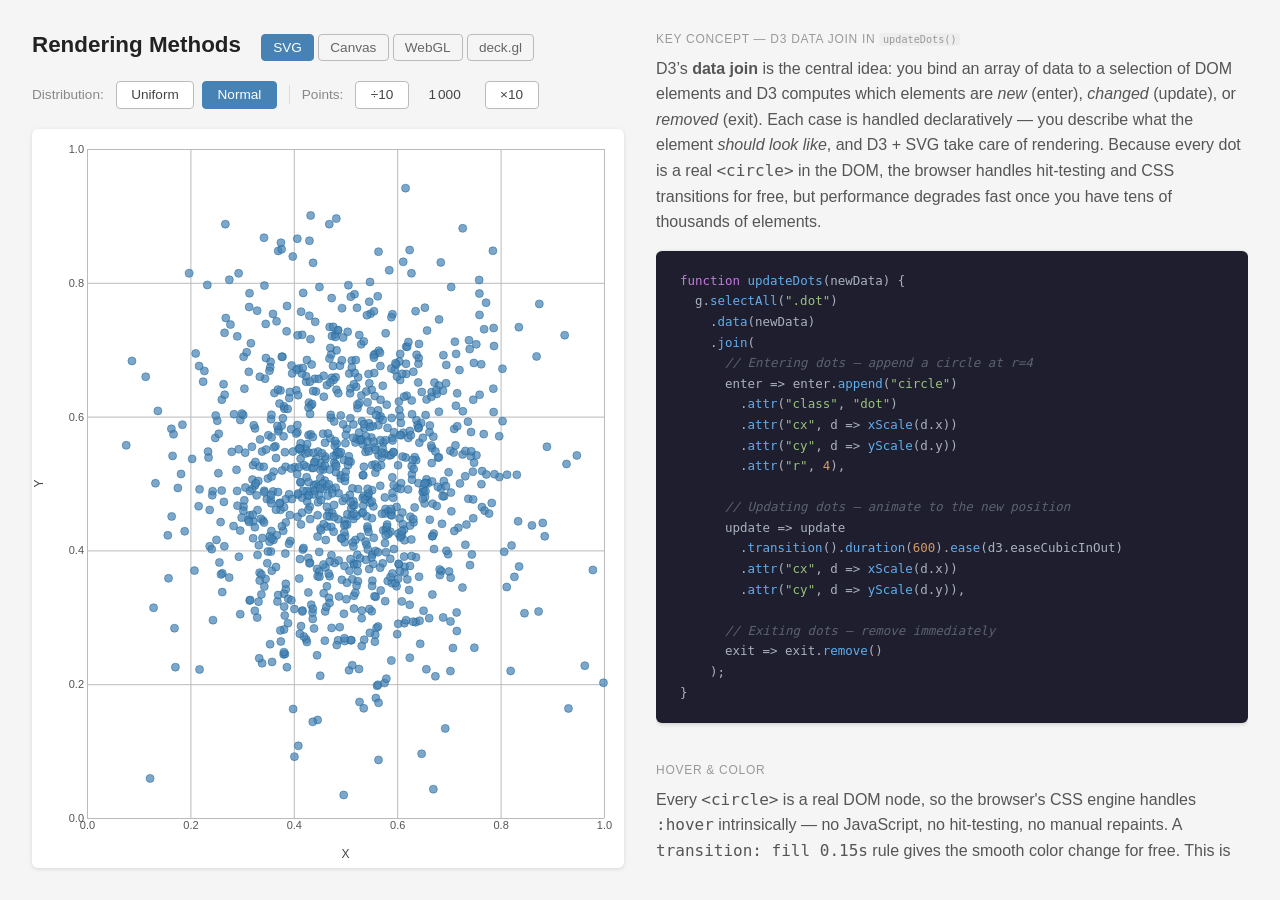
==== index.html @ a480b5e2 "Copy and styling improvements" ====
<!DOCTYPE html>
<html lang="en">
<head>
  <meta charset="UTF-8" />
  <meta name="viewport" content="width=device-width, initial-scale=1.0" />
  <title>Rendering Methods Comparison</title>
  <script src="lib/d3.v7.min.js"></script>
  <link rel="stylesheet" href="lib/atom-one-dark.min.css">
  <script src="lib/highlight.min.js"></script>
  <link rel="stylesheet" href="shared.css">
  <style>
    #scatterplot {
      display: block;
      width: 100%;
      height: 100%;
    }

    .axis text {
      font-size: 11px;
      fill: #555;
    }

    .axis line,
    .axis path {
      stroke: #bbb;
    }

    .axis-label {
      font-size: 12px;
      fill: #444;
    }

    .dot {
      fill: steelblue;
      fill-opacity: 0.7;
      stroke: #1a6496;
      stroke-width: 0.5;
      cursor: default;
      transition: fill 0.15s;
    }

    .dot:hover {
      fill: hotpink;
    }
  </style>
</head>
<body>

  <div class="page-layout">
  <div class="left-col">

  <header class="page-header">
    <h1>Rendering Methods</h1>
    <nav class="page-nav">
      <a href="index.html" class="current">SVG</a>
      <a href="canvas.html">Canvas</a>
      <a href="webgl.html">WebGL</a>
      <a href="deckgl.html">deck.gl</a>
    </nav>
  </header>

  <div class="controls">
    <span>Distribution:</span>
    <button class="btn"        id="btn-uniform">Uniform</button>
    <button class="btn active" id="btn-normal" >Normal</button>
    <div class="controls-sep"></div>
    <span>Points:</span>
    <button class="btn" id="btn-div10">&divide;10</button>
    <span id="n-display" style="font-size:0.85rem;color:#444;min-width:3.5rem;text-align:center;">1 000</span>
    <button class="btn" id="btn-mul10">&times;10</button>
  </div>

  <div class="chart-container">
    <svg id="scatterplot"></svg>
  </div>

  </div><!-- /.left-col -->
  <div class="right-col">

  <div class="code-panel">
    <p class="code-panel-label">Key concept &mdash; D3 data join in <code>updateDots()</code></p>
    <p class="code-panel-explainer">
      D3’s <strong>data join</strong> is the central idea: you bind an array of data to a selection of DOM
      elements and D3 computes which elements are <em>new</em> (enter), <em>changed</em> (update), or
      <em>removed</em> (exit). Each case is handled declaratively &mdash; you describe what the element
      <em>should look like</em>, and D3 + SVG take care of rendering. Because every dot is a real
      <code>&lt;circle&gt;</code> in the DOM, the browser handles hit-testing and CSS transitions for free,
      but performance degrades fast once you have tens of thousands of elements.
    </p>
    <pre><code class="language-javascript">function updateDots(newData) {
  g.selectAll(".dot")
    .data(newData)
    .join(
      // Entering dots — append a circle at r=4
      enter => enter.append("circle")
        .attr("class", "dot")
        .attr("cx", d => xScale(d.x))
        .attr("cy", d => yScale(d.y))
        .attr("r", 4),

      // Updating dots — animate to the new position
      update => update
        .transition().duration(600).ease(d3.easeCubicInOut)
        .attr("cx", d => xScale(d.x))
        .attr("cy", d => yScale(d.y)),

      // Exiting dots — remove immediately
      exit => exit.remove()
    );
}</code></pre>
  </div>

  <div class="code-panel">
    <p class="code-panel-label">Hover &amp; color</p>
    <p class="code-panel-explainer">
      Every <code>&lt;circle&gt;</code> is a real DOM node, so the browser's CSS engine handles
      <code>:hover</code> intrinsically &mdash; no JavaScript, no hit-testing, no manual repaints.
      A <code>transition: fill 0.15s</code> rule gives the smooth color change for free. This is
      one of SVG's biggest ergonomic advantages over canvas-based renderers.
    </p>
    <pre><code class="language-css">/* SVG circles are DOM nodes — CSS :hover works out of the box */
.dot {
  fill: steelblue;
  transition: fill 0.15s;
}

.dot:hover {
  fill: hotpink;
}</code></pre>
  </div>

  </div><!-- /.right-col -->
  </div><!-- /.page-layout -->

  <script src="data.js"></script>
  <script src="controls.js"></script>
  <script>
    // ── Chart skeleton (created once) ─────────────────────────────────────────
    const margin = { top: 20, right: 20, bottom: 50, left: 55 };

    const svg    = d3.select("#scatterplot");
    const g      = svg.append("g");
    const xScale = d3.scaleLinear().domain([0, 1]);
    const yScale = d3.scaleLinear().domain([0, 1]);

    // Axis groups + labels – created once, repositioned in resizeChart()
    const xAxisG   = g.append("g").attr("class", "axis x-axis");
    const xLabelEl = g.append("text").attr("class", "axis-label")
                       .attr("text-anchor", "middle").text("X");
    const yAxisG   = g.append("g").attr("class", "axis y-axis");
    const yLabelEl = g.append("text").attr("class", "axis-label")
                       .attr("transform", "rotate(-90)").attr("text-anchor", "middle").text("Y");

    // ── Resize ────────────────────────────────────────────────────────────────
    let chartW = 0, chartH = 0;

    function resizeChart() {
      const svgEl = document.getElementById("scatterplot");
      chartW = svgEl.clientWidth  - margin.left - margin.right;
      chartH = svgEl.clientHeight - margin.top  - margin.bottom;

      g.attr("transform", `translate(${margin.left},${margin.top})`);
      xScale.range([0, chartW]);
      yScale.range([chartH, 0]);

      xAxisG
        .attr("transform", `translate(0,${chartH})`)
        .call(d3.axisBottom(xScale).ticks(6).tickSize(-chartH))
        .call(ax => ax.select(".domain").remove())
        .call(ax => ax.selectAll(".tick line").attr("stroke", "#e8e8e8"));
      xLabelEl.attr("x", chartW / 2).attr("y", chartH + 40);

      yAxisG
        .call(d3.axisLeft(yScale).ticks(6).tickSize(-chartW))
        .call(ax => ax.select(".domain").remove())
        .call(ax => ax.selectAll(".tick line").attr("stroke", "#e8e8e8"));
      yLabelEl.attr("x", -chartH / 2).attr("y", -44);

      // Snap existing dots to new positions (no animation on resize)
      g.selectAll(".dot")
        .attr("cx", d => xScale(d.x))
        .attr("cy", d => yScale(d.y));
    }

    resizeChart();
    updateDots(generateNormal(1000));

    let resizeTimer;
    window.addEventListener("resize", () => {
      clearTimeout(resizeTimer);
      resizeTimer = setTimeout(resizeChart, 40);
    });

    // ── Update ────────────────────────────────────────────────────────────────
    function updateDots(newData) {
      g.selectAll(".dot")
        .data(newData)
        .join(
          enter => enter.append("circle")
            .attr("class", "dot")
            .attr("cx", d => xScale(d.x))
            .attr("cy", d => yScale(d.y))
            .attr("r", 4),
          update => update
            .transition().duration(600).ease(d3.easeCubicInOut)
            .attr("cx", d => xScale(d.x))
            .attr("cy", d => yScale(d.y)),
          exit => exit.remove()
        );
    }

    initControls({ onRender: updateDots });
    hljs.highlightAll();
  </script>
</body>
</html>
---- lib/atom-one-dark.min.css ----
pre code.hljs{display:block;overflow-x:auto;padding:1em}code.hljs{padding:3px 5px}.hljs{color:#abb2bf;background:#282c34}.hljs-comment,.hljs-quote{color:#5c6370;font-style:italic}.hljs-doctag,.hljs-formula,.hljs-keyword{color:#c678dd}.hljs-deletion,.hljs-name,.hljs-section,.hljs-selector-tag,.hljs-subst{color:#e06c75}.hljs-literal{color:#56b6c2}.hljs-addition,.hljs-attribute,.hljs-meta .hljs-string,.hljs-regexp,.hljs-string{color:#98c379}.hljs-attr,.hljs-number,.hljs-selector-attr,.hljs-selector-class,.hljs-selector-pseudo,.hljs-template-variable,.hljs-type,.hljs-variable{color:#d19a66}.hljs-bullet,.hljs-link,.hljs-meta,.hljs-selector-id,.hljs-symbol,.hljs-title{color:#61aeee}.hljs-built_in,.hljs-class .hljs-title,.hljs-title.class_{color:#e6c07b}.hljs-emphasis{font-style:italic}.hljs-strong{font-weight:700}.hljs-link{text-decoration:underline}
---- shared.css ----
/* ============================================================
   Shared styles for all rendering-method comparison pages.
   Page-specific rules (chart elements, canvas layers, etc.)
   live in each page's own inline <style> block.
   ============================================================ */

* {
  box-sizing: border-box;
  margin: 0;
  padding: 0;
}

body {
  font-family: sans-serif;
  background: #f5f5f5;
  padding: 2rem;
  min-height: 100vh;
  display: flex;
  flex-direction: column;
}

.page-header {
  display: flex;
  align-items: baseline;
  flex-wrap: wrap;
  gap: 0 1.25rem;
  margin-bottom: 1.25rem;
}

h1 {
  margin-bottom: 0;
  font-size: 1.4rem;
  color: #222;
  white-space: nowrap;
}

.page-nav {
  display: flex;
  gap: 0.25rem;
  flex-wrap: wrap;
}

.page-nav a {
  padding: 0.3rem 0.7rem;
  font-size: 0.85rem;
  border: 1.5px solid #bbb;
  border-radius: 4px;
  color: #666;
  text-decoration: none;
  transition: color 0.15s, border-color 0.15s, background 0.15s;
}

.page-nav a:hover {
  border-color: steelblue;
  color: steelblue;
}

.page-nav a.current {
  background: steelblue;
  border-color: steelblue;
  color: #fff;
  cursor: default;
  pointer-events: none;
}


.chart-container {
  background: #fff;
  height: 55vh;
  border-radius: 6px;
  box-shadow: 0 1px 4px rgba(0, 0, 0, 0.12);
  /* needed by pages whose chart layers are absolutely positioned */
  position: relative;
}

.controls {
  display: flex;
  gap: 0.5rem;
  margin-bottom: 1.25rem;
  align-items: center;
}

.controls span {
  font-size: 0.85rem;
  color: #888;
  margin-right: 0.25rem;
}

.btn {
  padding: 0.35rem 0.9rem;
  font-size: 0.85rem;
  border: 1.5px solid #bbb;
  border-radius: 4px;
  background: #fff;
  color: #444;
  cursor: pointer;
  transition: background 0.15s, border-color 0.15s, color 0.15s;
}

.btn:hover {
  border-color: steelblue;
  color: steelblue;
}

.btn.active {
  background: steelblue;
  border-color: steelblue;
  color: #fff;
}

.btn:disabled {
  opacity: 0.35;
  cursor: not-allowed;
  pointer-events: none;
}

.controls-sep {
  width: 1px;
  height: 1.2rem;
  background: #ddd;
  margin: 0 0.25rem;
}

/* ---- Two-column layout on wide viewports -------------------------------- */

/* On narrow screens these are "transparent" — children flow as if the
   wrappers don't exist and the existing stacked layout is unchanged. */
.page-layout,
.left-col,
.right-col {
  display: contents;
}

@media (min-width: 1025px) {
  body {
    height: 100vh;
    overflow: hidden;
  }

  .page-layout {
    display: flex;
    flex: 1;
    min-height: 0;
    gap: 2rem;
  }

  .left-col {
    display: flex;
    flex-direction: column;
    flex: 1;
    min-height: 0;
  }

  /* chart fills remaining height of left column */
  .left-col .chart-container {
    flex: 1;
    height: auto;
  }

  .right-col {
    display: flex;
    flex-direction: column;
    flex: 1;
    min-height: 0;
    overflow-y: auto;
  }

  .right-col .code-panel {
    margin-top: 0;
  }
}

.code-panel {
  margin-top: 1.5rem;
  padding-bottom: 2.5rem;
}

.code-panel-explainer {
  font-size: 1rem;
  line-height: 1.6;
  color: #555;
  margin-bottom: 1rem;
  max-width: 68ch;
}

.code-panel-label {
  font-size: 0.75rem;
  color: #999;
  text-transform: uppercase;
  letter-spacing: 0.06em;
  margin-bottom: 0.6rem;
}

.code-panel-label code {
  font-size: 0.85em;
  text-transform: none;
  letter-spacing: 0;
  background: #eee;
  border-radius: 3px;
  padding: 0.1em 0.35em;
}

.code-panel pre {
  background: #1e1e2e;
  color: #cdd6f4;
  border-radius: 6px;
  padding: 1.25rem 1.5rem;
  font-size: 0.78rem;
  line-height: 1.65;
  overflow-x: auto;
  white-space: pre;
  font-family: 'Menlo', 'Monaco', 'Consolas', monospace;
  box-shadow: 0 1px 4px rgba(0,0,0,0.18);
}

/* let hljs tokens show through without adding a second background box */
.code-panel .hljs {
  background: transparent;
  padding: 0;
}
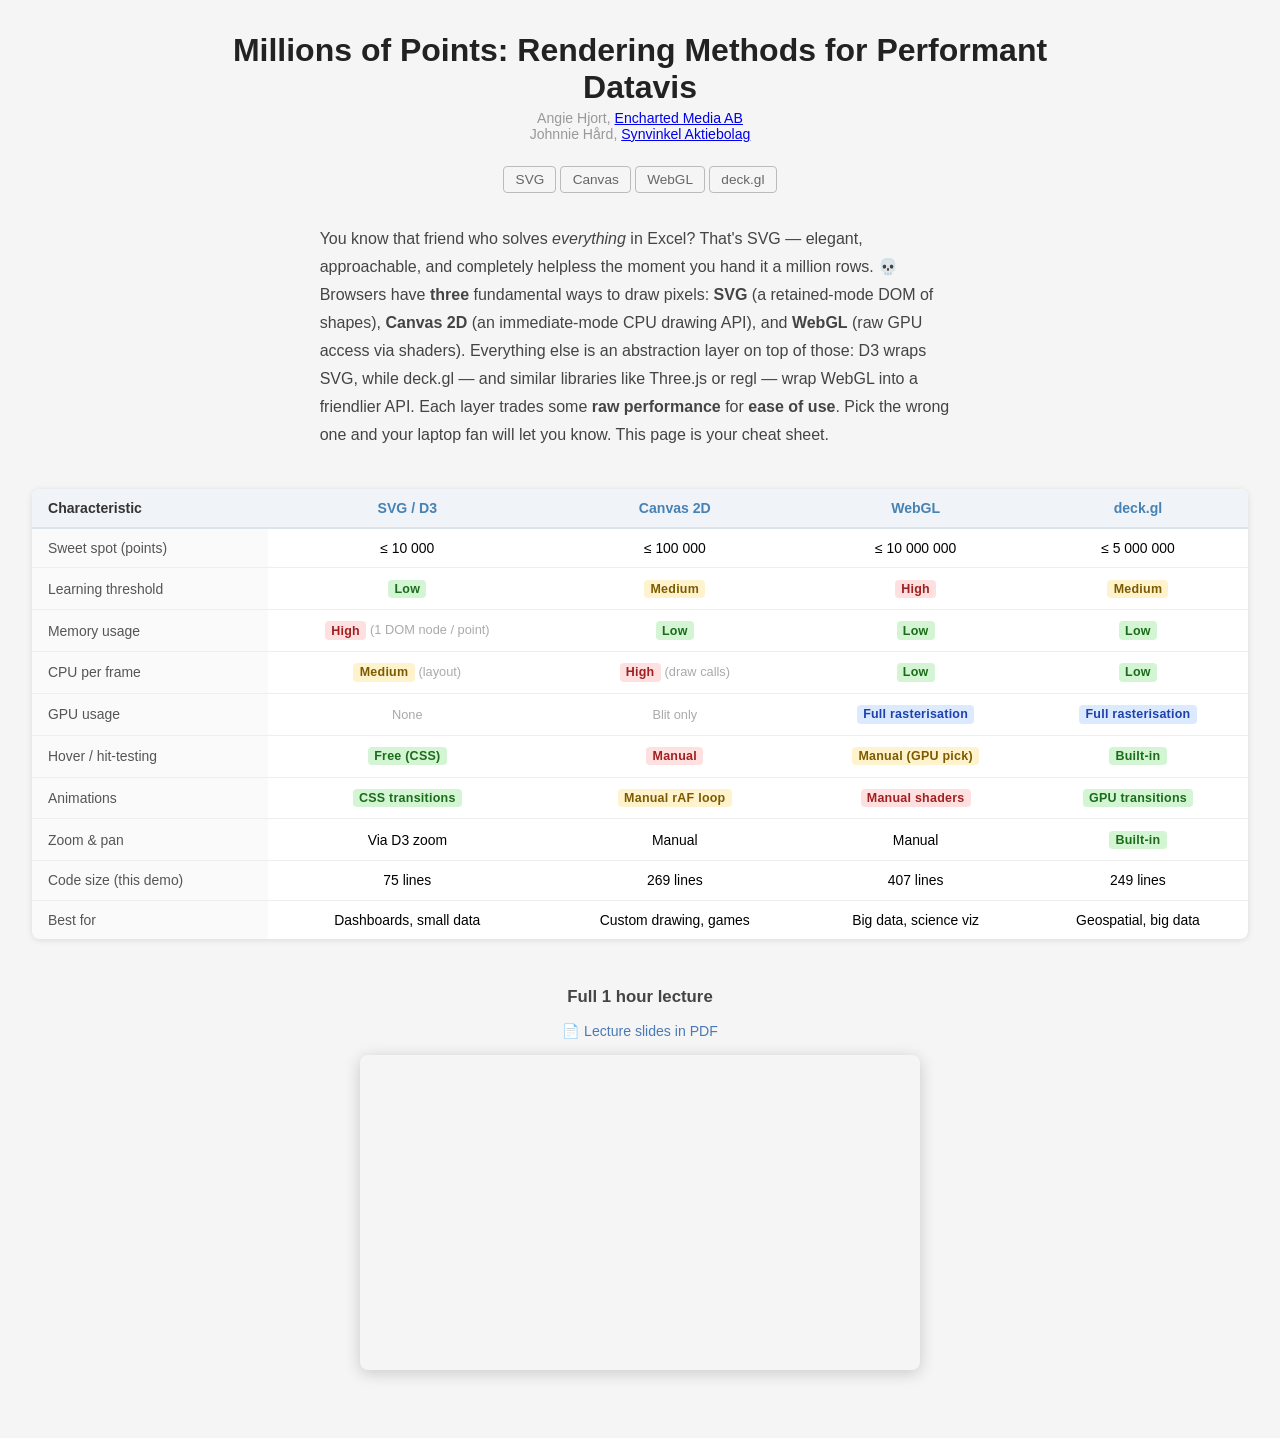
==== commit b6cdcb09: "UI overhaul: overview page, responsive design, nav and structure refactor - Add index.html overview " ====
--- a/index.html
+++ b/index.html
@@ -3,214 +3,305 @@
 <head>
   <meta charset="UTF-8" />
   <meta name="viewport" content="width=device-width, initial-scale=1.0" />
-  <title>Rendering Methods Comparison</title>
-  <script src="lib/d3.v7.min.js"></script>
-  <link rel="stylesheet" href="lib/atom-one-dark.min.css">
-  <script src="lib/highlight.min.js"></script>
-  <link rel="stylesheet" href="shared.css">
+  <title>Millions of Points: Rendering Methods for Performant Datavis</title>
+
+  <!-- SEO -->
+  <meta name="description" content="Compare SVG, Canvas 2D, WebGL, and deck.gl for rendering large scatter plots in the browser. Live interactive demos, code examples, and a performance breakdown by Angie Hjort." />
+  <meta name="author" content="Angie Hjort" />
+  <meta name="keywords" content="data visualisation, rendering performance, WebGL, Canvas 2D, SVG, D3, deck.gl, scatter plot, datavis, browser rendering" />
+  <link rel="canonical" href="https://enchartme.github.io/rendering-methods/" />
+
+  <!-- Open Graph (Facebook, LinkedIn, Slack, iMessage…) -->
+  <meta property="og:type" content="website" />
+  <meta property="og:title" content="Millions of Points: Rendering Methods for Performant Datavis" />
+  <meta property="og:description" content="Compare SVG, Canvas 2D, WebGL, and deck.gl for rendering large scatter plots. Live demos, code walkthroughs, and a side-by-side performance table." />
+  <meta property="og:url" content="https://enchartme.github.io/rendering-methods/" />
+  <meta property="og:site_name" content="Rendering Methods — Encharted Media" />
+  <meta property="og:locale" content="en_US" />
+
+  <!-- Twitter / X card -->
+  <meta name="twitter:card" content="summary_large_image" />
+  <meta name="twitter:title" content="Millions of Points: Rendering Methods for Performant Datavis" />
+  <meta name="twitter:description" content="Compare SVG, Canvas 2D, WebGL, and deck.gl for rendering large scatter plots. Live demos, code walkthroughs, and a side-by-side performance table." />
+  <meta name="twitter:creator" content="@enchartme" />
+
+  <link rel="stylesheet" href="helpers/shared.css">
   <style>
-    #scatterplot {
+    @media (min-width: 1025px) {
+      body {
+        height: auto;
+        overflow: visible;
+      }
+    }
+
+    .overview-wrap {
+      width: 100%;
+    }
+
+    .overview-header {
+      text-align: center;
+      margin-bottom: 2rem;
+      max-width: 900px;
+      margin-left: auto;
+      margin-right: auto;
+    }
+
+    .overview-header h1 {
+      font-size: clamp(1.25rem, 4vw, 2rem);
+      color: #222;
+      margin-bottom: 0.25rem;
+      white-space: normal;
+    }
+
+    .overview-header .author {
+      font-size: 0.88rem;
+      color: #999;
+      margin-bottom: 1.5rem;
+    }
+
+    .overview-header .page-nav {
+      justify-content: center;
+    }
+
+    .intro {
+      font-size: 1rem;
+      line-height: 1.75;
+      color: #444;
+      max-width: 72ch;
+      margin: 0 auto 2.5rem;
+    }
+
+    .comparison-table-wrap {
+      overflow-x: auto;
+      -webkit-overflow-scrolling: touch;
+      margin-bottom: 3rem;
+      border-radius: 8px;
+      box-shadow: 0 1px 6px rgba(0,0,0,0.11);
+    }
+
+    .comparison-table {
+      width: 100%;
+      min-width: 600px;
+      border-collapse: collapse;
+      background: #fff;
+      border-radius: 8px;
+      overflow: hidden;
+      margin-bottom: 0;
+      font-size: 0.87rem;
+    }
+
+    .comparison-table th,
+    .comparison-table td {
+      padding: 0.7rem 1rem;
+      text-align: center;
+      border-bottom: 1px solid #eee;
+    }
+
+    .comparison-table thead th {
+      background: #f0f4f8;
+      font-size: 0.88rem;
+      color: #333;
+      font-weight: 700;
+      border-bottom: 2px solid #dde3ea;
+    }
+
+    .comparison-table thead th a {
+      color: steelblue;
+      text-decoration: none;
+    }
+
+    .comparison-table thead th a:hover {
+      text-decoration: underline;
+    }
+
+    .comparison-table td:first-child {
+      text-align: left;
+      font-weight: 500;
+      color: #555;
+      background: #fafafa;
+      white-space: nowrap;
+    }
+
+    .comparison-table tr:last-child td {
+      border-bottom: none;
+    }
+
+    .badge {
+      display: inline-block;
+      padding: 0.18em 0.5em;
+      border-radius: 4px;
+      font-size: 0.78rem;
+      font-weight: 600;
+      letter-spacing: 0.02em;
+      white-space: nowrap;
+    }
+
+    .badge-green  { background: #d4f5d4; color: #1a6b1a; }
+    .badge-yellow { background: #fff3cd; color: #7d5a00; }
+    .badge-red    { background: #ffe0e0; color: #a02020; }
+    .badge-blue   { background: #dbeafe; color: #1e40af; }
+    .muted        { color: #aaa; font-size: 0.8rem; }
+
+    .video-section {
+      text-align: center;
+      margin-bottom: 2rem;
+      max-width: 900px;
+      margin-left: auto;
+      margin-right: auto;
+    }
+
+    .video-section h2 {
+      font-size: 1.05rem;
+      color: #444;
+      font-weight: 600;
+      margin-bottom: 1rem;
+    }
+
+    .video-wrapper {
+      display: inline-block;
+      box-shadow: 0 3px 16px rgba(0,0,0,0.18);
+      border-radius: 8px;
+      overflow: hidden;
+      width: 100%;
+      max-width: 560px;
+    }
+
+    .video-wrapper iframe {
       display: block;
       width: 100%;
-      height: 100%;
-    }
-
-    .axis text {
-      font-size: 11px;
-      fill: #555;
-    }
-
-    .axis line,
-    .axis path {
-      stroke: #bbb;
-    }
-
-    .axis-label {
-      font-size: 12px;
-      fill: #444;
-    }
-
-    .dot {
-      fill: steelblue;
-      fill-opacity: 0.7;
-      stroke: #1a6496;
-      stroke-width: 0.5;
-      cursor: default;
-      transition: fill 0.15s;
-    }
-
-    .dot:hover {
-      fill: hotpink;
+      height: auto;
+      aspect-ratio: 16 / 9;
     }
   </style>
 </head>
 <body>
 
-  <div class="page-layout">
-  <div class="left-col">
-
-  <header class="page-header">
-    <h1>Rendering Methods</h1>
-    <nav class="page-nav">
-      <a href="index.html" class="current">SVG</a>
-      <a href="canvas.html">Canvas</a>
-      <a href="webgl.html">WebGL</a>
-      <a href="deckgl.html">deck.gl</a>
-    </nav>
-  </header>
-
-  <div class="controls">
-    <span>Distribution:</span>
-    <button class="btn"        id="btn-uniform">Uniform</button>
-    <button class="btn active" id="btn-normal" >Normal</button>
-    <div class="controls-sep"></div>
-    <span>Points:</span>
-    <button class="btn" id="btn-div10">&divide;10</button>
-    <span id="n-display" style="font-size:0.85rem;color:#444;min-width:3.5rem;text-align:center;">1 000</span>
-    <button class="btn" id="btn-mul10">&times;10</button>
-  </div>
-
-  <div class="chart-container">
-    <svg id="scatterplot"></svg>
-  </div>
-
-  </div><!-- /.left-col -->
-  <div class="right-col">
-
-  <div class="code-panel">
-    <p class="code-panel-label">Key concept &mdash; D3 data join in <code>updateDots()</code></p>
-    <p class="code-panel-explainer">
-      D3’s <strong>data join</strong> is the central idea: you bind an array of data to a selection of DOM
-      elements and D3 computes which elements are <em>new</em> (enter), <em>changed</em> (update), or
-      <em>removed</em> (exit). Each case is handled declaratively &mdash; you describe what the element
-      <em>should look like</em>, and D3 + SVG take care of rendering. Because every dot is a real
-      <code>&lt;circle&gt;</code> in the DOM, the browser handles hit-testing and CSS transitions for free,
-      but performance degrades fast once you have tens of thousands of elements.
+  <div class="overview-wrap">
+
+    <header class="overview-header">
+      <h1>Millions of Points: Rendering Methods for Performant Datavis</h1>
+      <p class="author">
+        Angie Hjort, <a href="https://enchart.me/" target="_blank">Encharted Media AB</a><br/>
+        Johnnie Hård, <a href="https://synvinkel.org/" target="_blank">Synvinkel Aktiebolag</a>
+      </p>
+      <p class="author"></p>
+      <nav class="page-nav">
+        <a href="svg.html">SVG</a>
+        <a href="canvas.html">Canvas</a>
+        <a href="webgl.html">WebGL</a>
+        <a href="deckgl.html">deck.gl</a>
+      </nav>
+    </header>
+
+    <p class="intro">
+      You know that friend who solves <em>everything</em> in Excel? That's SVG &mdash; elegant,
+      approachable, and completely helpless the moment you hand it a million rows. 💀
+      Browsers have <strong>three</strong> fundamental ways to draw pixels: <strong>SVG</strong>
+      (a retained-mode DOM of shapes), <strong>Canvas 2D</strong> (an immediate-mode CPU drawing
+      API), and <strong>WebGL</strong> (raw GPU access via shaders). Everything else is an
+      abstraction layer on top of those: D3 wraps SVG, while deck.gl &mdash; and similar
+      libraries like Three.js or regl &mdash; wrap WebGL into a friendlier API. Each layer trades
+      some <strong>raw performance</strong> for <strong>ease of use</strong>. Pick the wrong one
+      and your laptop fan will let you know. This page is your cheat sheet.
     </p>
-    <pre><code class="language-javascript">function updateDots(newData) {
-  g.selectAll(".dot")
-    .data(newData)
-    .join(
-      // Entering dots — append a circle at r=4
-      enter => enter.append("circle")
-        .attr("class", "dot")
-        .attr("cx", d => xScale(d.x))
-        .attr("cy", d => yScale(d.y))
-        .attr("r", 4),
-
-      // Updating dots — animate to the new position
-      update => update
-        .transition().duration(600).ease(d3.easeCubicInOut)
-        .attr("cx", d => xScale(d.x))
-        .attr("cy", d => yScale(d.y)),
-
-      // Exiting dots — remove immediately
-      exit => exit.remove()
-    );
-}</code></pre>
-  </div>
-
-  <div class="code-panel">
-    <p class="code-panel-label">Hover &amp; color</p>
-    <p class="code-panel-explainer">
-      Every <code>&lt;circle&gt;</code> is a real DOM node, so the browser's CSS engine handles
-      <code>:hover</code> intrinsically &mdash; no JavaScript, no hit-testing, no manual repaints.
-      A <code>transition: fill 0.15s</code> rule gives the smooth color change for free. This is
-      one of SVG's biggest ergonomic advantages over canvas-based renderers.
-    </p>
-    <pre><code class="language-css">/* SVG circles are DOM nodes — CSS :hover works out of the box */
-.dot {
-  fill: steelblue;
-  transition: fill 0.15s;
-}
-
-.dot:hover {
-  fill: hotpink;
-}</code></pre>
-  </div>
-
-  </div><!-- /.right-col -->
-  </div><!-- /.page-layout -->
-
-  <script src="data.js"></script>
-  <script src="controls.js"></script>
-  <script>
-    // ── Chart skeleton (created once) ─────────────────────────────────────────
-    const margin = { top: 20, right: 20, bottom: 50, left: 55 };
-
-    const svg    = d3.select("#scatterplot");
-    const g      = svg.append("g");
-    const xScale = d3.scaleLinear().domain([0, 1]);
-    const yScale = d3.scaleLinear().domain([0, 1]);
-
-    // Axis groups + labels – created once, repositioned in resizeChart()
-    const xAxisG   = g.append("g").attr("class", "axis x-axis");
-    const xLabelEl = g.append("text").attr("class", "axis-label")
-                       .attr("text-anchor", "middle").text("X");
-    const yAxisG   = g.append("g").attr("class", "axis y-axis");
-    const yLabelEl = g.append("text").attr("class", "axis-label")
-                       .attr("transform", "rotate(-90)").attr("text-anchor", "middle").text("Y");
-
-    // ── Resize ────────────────────────────────────────────────────────────────
-    let chartW = 0, chartH = 0;
-
-    function resizeChart() {
-      const svgEl = document.getElementById("scatterplot");
-      chartW = svgEl.clientWidth  - margin.left - margin.right;
-      chartH = svgEl.clientHeight - margin.top  - margin.bottom;
-
-      g.attr("transform", `translate(${margin.left},${margin.top})`);
-      xScale.range([0, chartW]);
-      yScale.range([chartH, 0]);
-
-      xAxisG
-        .attr("transform", `translate(0,${chartH})`)
-        .call(d3.axisBottom(xScale).ticks(6).tickSize(-chartH))
-        .call(ax => ax.select(".domain").remove())
-        .call(ax => ax.selectAll(".tick line").attr("stroke", "#e8e8e8"));
-      xLabelEl.attr("x", chartW / 2).attr("y", chartH + 40);
-
-      yAxisG
-        .call(d3.axisLeft(yScale).ticks(6).tickSize(-chartW))
-        .call(ax => ax.select(".domain").remove())
-        .call(ax => ax.selectAll(".tick line").attr("stroke", "#e8e8e8"));
-      yLabelEl.attr("x", -chartH / 2).attr("y", -44);
-
-      // Snap existing dots to new positions (no animation on resize)
-      g.selectAll(".dot")
-        .attr("cx", d => xScale(d.x))
-        .attr("cy", d => yScale(d.y));
-    }
-
-    resizeChart();
-    updateDots(generateNormal(1000));
-
-    let resizeTimer;
-    window.addEventListener("resize", () => {
-      clearTimeout(resizeTimer);
-      resizeTimer = setTimeout(resizeChart, 40);
-    });
-
-    // ── Update ────────────────────────────────────────────────────────────────
-    function updateDots(newData) {
-      g.selectAll(".dot")
-        .data(newData)
-        .join(
-          enter => enter.append("circle")
-            .attr("class", "dot")
-            .attr("cx", d => xScale(d.x))
-            .attr("cy", d => yScale(d.y))
-            .attr("r", 4),
-          update => update
-            .transition().duration(600).ease(d3.easeCubicInOut)
-            .attr("cx", d => xScale(d.x))
-            .attr("cy", d => yScale(d.y)),
-          exit => exit.remove()
-        );
-    }
-
-    initControls({ onRender: updateDots });
-    hljs.highlightAll();
-  </script>
+
+    <div class="comparison-table-wrap">
+    <table class="comparison-table">
+      <thead>
+        <tr>
+          <th style="text-align:left;">Characteristic</th>
+          <th><a href="svg.html">SVG / D3</a></th>
+          <th><a href="canvas.html">Canvas 2D</a></th>
+          <th><a href="webgl.html">WebGL</a></th>
+          <th><a href="deckgl.html">deck.gl</a></th>
+        </tr>
+      </thead>
+      <tbody>
+        <tr>
+          <td>Sweet spot (points)</td>
+          <td>≤ 10 000</td>
+          <td>≤ 100 000</td>
+          <td>≤ 10 000 000</td>
+          <td>≤ 5 000 000</td>
+        </tr>
+        <tr>
+          <td>Learning threshold</td>
+          <td><span class="badge badge-green">Low</span></td>
+          <td><span class="badge badge-yellow">Medium</span></td>
+          <td><span class="badge badge-red">High</span></td>
+          <td><span class="badge badge-yellow">Medium</span></td>
+        </tr>
+        <tr>
+          <td>Memory usage</td>
+          <td><span class="badge badge-red">High</span> <span class="muted">(1 DOM node / point)</span></td>
+          <td><span class="badge badge-green">Low</span></td>
+          <td><span class="badge badge-green">Low</span></td>
+          <td><span class="badge badge-green">Low</span></td>
+        </tr>
+        <tr>
+          <td>CPU per frame</td>
+          <td><span class="badge badge-yellow">Medium</span> <span class="muted">(layout)</span></td>
+          <td><span class="badge badge-red">High</span> <span class="muted">(draw calls)</span></td>
+          <td><span class="badge badge-green">Low</span></td>
+          <td><span class="badge badge-green">Low</span></td>
+        </tr>
+        <tr>
+          <td>GPU usage</td>
+          <td><span class="muted">None</span></td>
+          <td><span class="muted">Blit only</span></td>
+          <td><span class="badge badge-blue">Full rasterisation</span></td>
+          <td><span class="badge badge-blue">Full rasterisation</span></td>
+        </tr>
+        <tr>
+          <td>Hover / hit-testing</td>
+          <td><span class="badge badge-green">Free (CSS)</span></td>
+          <td><span class="badge badge-red">Manual</span></td>
+          <td><span class="badge badge-yellow">Manual (GPU pick)</span></td>
+          <td><span class="badge badge-green">Built-in</span></td>
+        </tr>
+        <tr>
+          <td>Animations</td>
+          <td><span class="badge badge-green">CSS transitions</span></td>
+          <td><span class="badge badge-yellow">Manual rAF loop</span></td>
+          <td><span class="badge badge-red">Manual shaders</span></td>
+          <td><span class="badge badge-green">GPU transitions</span></td>
+        </tr>
+        <tr>
+          <td>Zoom &amp; pan</td>
+          <td>Via D3 zoom</td>
+          <td>Manual</td>
+          <td>Manual</td>
+          <td><span class="badge badge-green">Built-in</span></td>
+        </tr>
+        <tr>
+          <td>Code size (this demo)</td>
+          <td>75 lines</td>
+          <td>269 lines</td>
+          <td>407 lines</td>
+          <td>249 lines</td>
+        </tr>
+        <tr>
+          <td>Best for</td>
+          <td>Dashboards, small data</td>
+          <td>Custom drawing, games</td>
+          <td>Big data, science viz</td>
+          <td>Geospatial, big data</td>
+        </tr>
+      </tbody>
+    </table>
+    </div><!-- /.comparison-table-wrap -->
+
+    <div class="video-section">
+      <h2>Full 1 hour lecture</h2>
+      <p style="margin-bottom:1rem;font-size:0.88rem;color:#777;">
+        <a href="./AngieHjort--Millions-of-Points--Rendering-Methods-for-Performant-Datavis.pdf" style="color:#4a7ab5;text-decoration:none;" onmouseover="this.style.textDecoration='underline'" onmouseout="this.style.textDecoration='none'">📄 Lecture slides in PDF</a>
+      </p>
+      <div class="video-wrapper">
+        <iframe src="https://www.youtube.com/embed/JHJ3IGZzkk8?si=A1J1a9sqU1Gk6xwc" title="YouTube video player" frameborder="0" allow="accelerometer; autoplay; clipboard-write; encrypted-media; gyroscope; picture-in-picture; web-share" referrerpolicy="strict-origin-when-cross-origin" allowfullscreen></iframe>
+      </div>
+    </div>
+
+  </div><!-- /.overview-wrap -->
+
 </body>
 </html>
--- a/helpers/shared.css
+++ b/helpers/shared.css
@@ -0,0 +1,250 @@
+/* ============================================================
+   Shared styles for all rendering-method comparison pages.
+   Page-specific rules (chart elements, canvas layers, etc.)
+   live in each page's own inline <style> block.
+   ============================================================ */
+
+* {
+  box-sizing: border-box;
+  margin: 0;
+  padding: 0;
+}
+
+body {
+  font-family: sans-serif;
+  background: #f5f5f5;
+  padding: 1rem;
+  min-height: 100vh;
+  display: flex;
+  flex-direction: column;
+}
+
+@media (min-width: 600px) {
+  body {
+    padding: 2rem;
+  }
+}
+
+.page-header {
+  display: flex;
+  align-items: baseline;
+  flex-wrap: wrap;
+  gap: 0 1.25rem;
+  margin-bottom: 1.25rem;
+}
+
+h1 {
+  margin-bottom: 0;
+  font-size: 1.4rem;
+  color: #222;
+  white-space: nowrap;
+}
+
+h1 a {
+  color: steelblue;
+  text-decoration: underline;
+}
+
+h1 a:hover {
+  color: #1a5a8a;
+  text-decoration: underline;
+}
+
+.page-nav {
+  display: flex;
+  gap: 0.25rem;
+  flex-wrap: wrap;
+}
+
+.page-nav a {
+  padding: 0.3rem 0.7rem;
+  font-size: 0.85rem;
+  border: 1.5px solid #bbb;
+  border-radius: 4px;
+  color: #666;
+  text-decoration: none;
+  transition: color 0.15s, border-color 0.15s, background 0.15s;
+}
+
+.page-nav a:hover {
+  border-color: steelblue;
+  color: steelblue;
+}
+
+.page-nav a.current {
+  background: steelblue;
+  border-color: steelblue;
+  color: #fff;
+  cursor: default;
+  pointer-events: none;
+}
+
+
+.chart-container {
+  background: #fff;
+  height: 55vh;
+  border-radius: 6px;
+  box-shadow: 0 1px 4px rgba(0, 0, 0, 0.12);
+  /* needed by pages whose chart layers are absolutely positioned */
+  position: relative;
+}
+
+.controls {
+  display: flex;
+  flex-wrap: wrap;
+  gap: 0.5rem 1rem;
+  margin-bottom: 1.25rem;
+  align-items: center;
+}
+
+.controls-group {
+  display: flex;
+  align-items: center;
+  gap: 0.4rem;
+}
+
+.controls span {
+  font-size: 0.85rem;
+  color: #888;
+}
+
+.btn {
+  padding: 0.35rem 0.9rem;
+  font-size: 0.85rem;
+  border: 1.5px solid #bbb;
+  border-radius: 4px;
+  background: #fff;
+  color: #444;
+  cursor: pointer;
+  transition: background 0.15s, border-color 0.15s, color 0.15s;
+}
+
+.btn:hover {
+  border-color: steelblue;
+  color: steelblue;
+}
+
+.btn.active {
+  background: steelblue;
+  border-color: steelblue;
+  color: #fff;
+}
+
+.btn:disabled {
+  opacity: 0.35;
+  cursor: not-allowed;
+  pointer-events: none;
+}
+
+/* ---- Two-column layout on wide viewports -------------------------------- */
+
+/* On narrow screens these are "transparent" — children flow as if the
+   wrappers don't exist and the existing stacked layout is unchanged. */
+.page-layout,
+.left-col,
+.right-col {
+  display: contents;
+}
+
+@media (min-width: 1025px) {
+  body {
+    height: 100vh;
+    overflow: hidden;
+  }
+
+  .page-layout {
+    display: flex;
+    flex: 1;
+    min-height: 0;
+    gap: 2rem;
+  }
+
+  .left-col {
+    display: flex;
+    flex-direction: column;
+    flex: 1;
+    min-height: 0;
+  }
+
+  /* chart fills remaining height of left column */
+  .left-col .chart-container {
+    flex: 1;
+    height: auto;
+  }
+
+  .right-col {
+    display: flex;
+    flex-direction: column;
+    flex: 1;
+    min-height: 0;
+    overflow-y: auto;
+  }
+
+  .right-col .code-panel {
+    margin-top: 0;
+  }
+}
+
+.code-panel {
+  margin-top: 1.5rem;
+  padding-bottom: 2.5rem;
+}
+
+.code-panel-explainer {
+  font-size: 1rem;
+  line-height: 1.6;
+  color: #555;
+  margin-bottom: 1rem;
+  max-width: 68ch;
+}
+
+.code-panel-label {
+  font-size: 0.75rem;
+  color: #999;
+  text-transform: uppercase;
+  letter-spacing: 0.06em;
+  margin-bottom: 0.6rem;
+}
+
+.code-panel-label code {
+  font-size: 0.85em;
+  text-transform: none;
+  letter-spacing: 0;
+  background: #eee;
+  border-radius: 3px;
+  padding: 0.1em 0.35em;
+}
+
+.code-panel pre {
+  background: #1e1e2e;
+  color: #cdd6f4;
+  border-radius: 6px;
+  padding: 1.25rem 1.5rem;
+  font-size: 0.78rem;
+  line-height: 1.65;
+  overflow-x: auto;
+  white-space: pre;
+  font-family: 'Menlo', 'Monaco', 'Consolas', monospace;
+  box-shadow: 0 1px 4px rgba(0,0,0,0.18);
+}
+
+/* let hljs tokens show through without adding a second background box */
+.code-panel .hljs {
+  background: transparent;
+  padding: 0;
+}
+
+.github-link {
+  font-size: 0.88rem;
+  color: #777;
+  margin-top: 1.5rem;
+}
+
+.github-link a {
+  color: #4a7ab5;
+  text-decoration: none;
+}
+
+.github-link a:hover {
+  text-decoration: underline;
+}
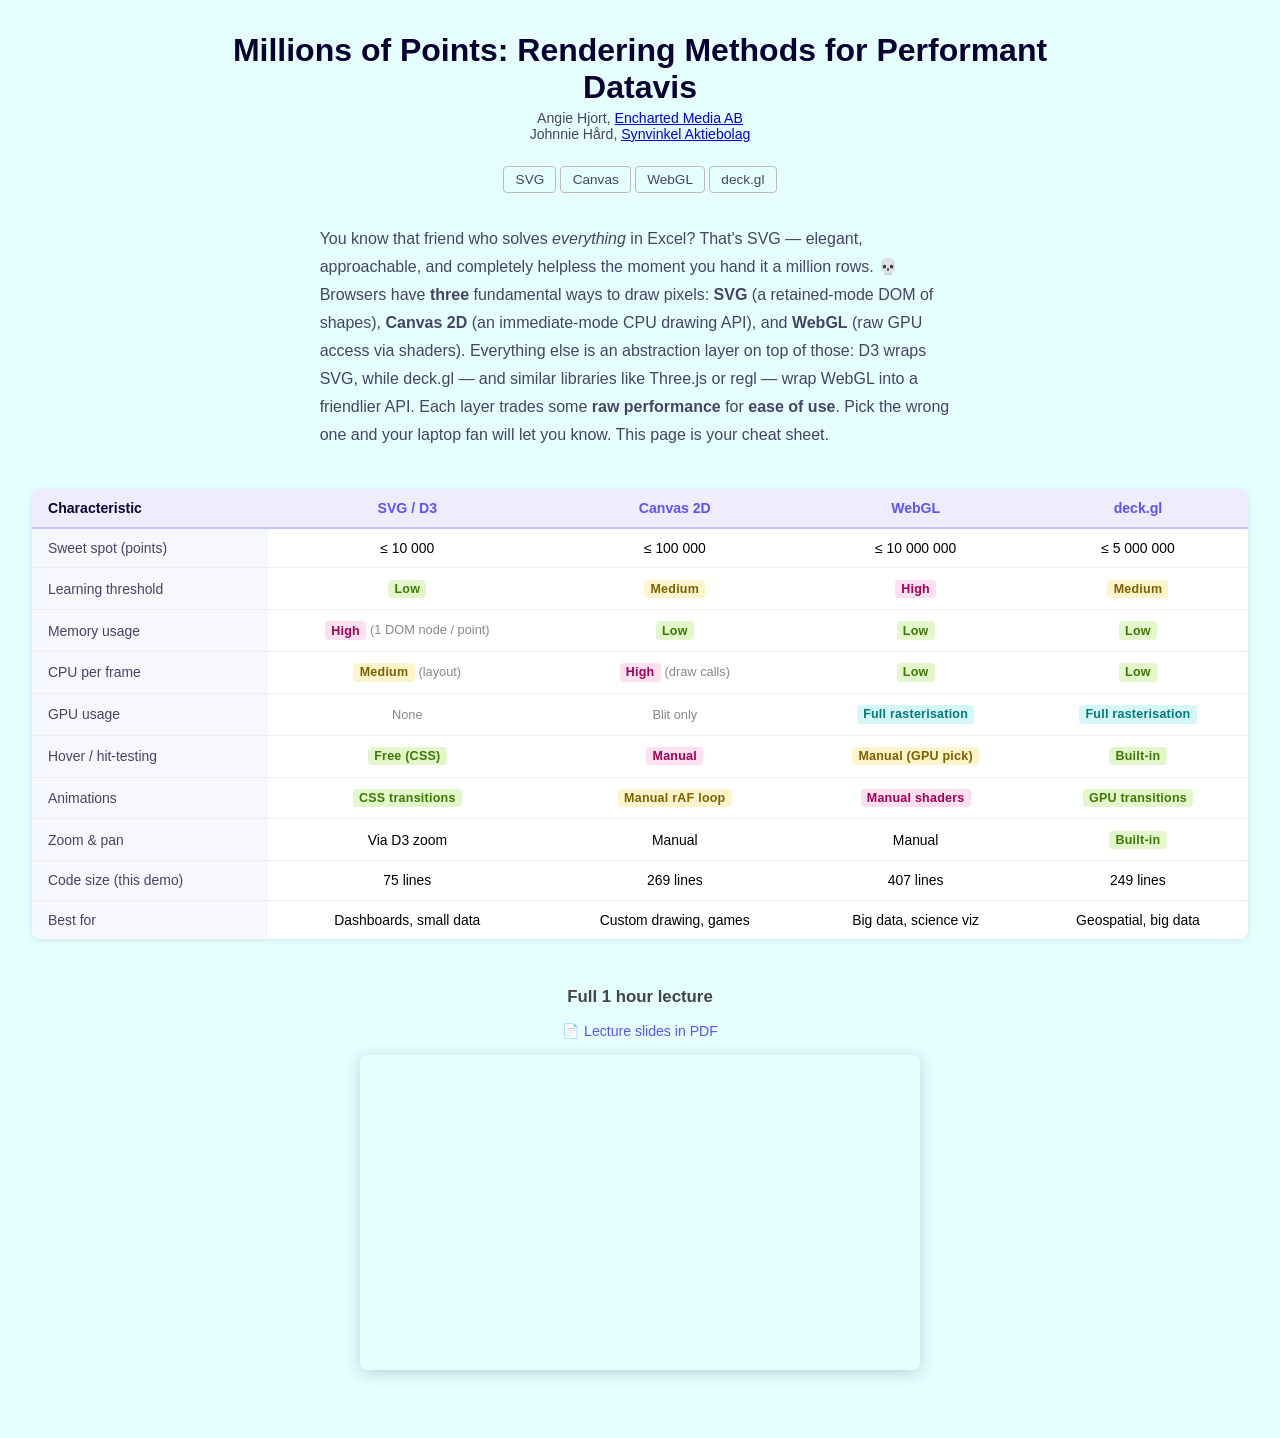
==== commit ace2dab9: "Apply dark otter brand palette across all pages" ====
--- a/index.html
+++ b/index.html
@@ -48,14 +48,14 @@
 
     .overview-header h1 {
       font-size: clamp(1.25rem, 4vw, 2rem);
-      color: #222;
+      color: #0a0032;
       margin-bottom: 0.25rem;
       white-space: normal;
     }
 
     .overview-header .author {
       font-size: 0.88rem;
-      color: #999;
+      color: #444465;
       margin-bottom: 1.5rem;
     }
 
@@ -66,7 +66,7 @@
     .intro {
       font-size: 1rem;
       line-height: 1.75;
-      color: #444;
+      color: #444465;
       max-width: 72ch;
       margin: 0 auto 2.5rem;
     }
@@ -98,15 +98,15 @@
     }
 
     .comparison-table thead th {
-      background: #f0f4f8;
+      background: #eeecfe;
       font-size: 0.88rem;
-      color: #333;
+      color: #0a0032;
       font-weight: 700;
-      border-bottom: 2px solid #dde3ea;
+      border-bottom: 2px solid #c5c3fc;
     }
 
     .comparison-table thead th a {
-      color: steelblue;
+      color: #5c54f8;
       text-decoration: none;
     }
 
@@ -117,8 +117,8 @@
     .comparison-table td:first-child {
       text-align: left;
       font-weight: 500;
-      color: #555;
-      background: #fafafa;
+      color: #444465;
+      background: #f7f7ff;
       white-space: nowrap;
     }
 
@@ -136,11 +136,11 @@
       white-space: nowrap;
     }
 
-    .badge-green  { background: #d4f5d4; color: #1a6b1a; }
-    .badge-yellow { background: #fff3cd; color: #7d5a00; }
-    .badge-red    { background: #ffe0e0; color: #a02020; }
-    .badge-blue   { background: #dbeafe; color: #1e40af; }
-    .muted        { color: #aaa; font-size: 0.8rem; }
+    .badge-green  { background: #e4f7cc; color: #3a7a00; }
+    .badge-yellow { background: #fdf4cc; color: #7d6000; }
+    .badge-red    { background: #fde0ef; color: #a00055; }
+    .badge-blue   { background: #d6f7f7; color: #007a7b; }
+    .muted        { color: #888; font-size: 0.8rem; }
 
     .video-section {
       text-align: center;
@@ -294,7 +294,7 @@
     <div class="video-section">
       <h2>Full 1 hour lecture</h2>
       <p style="margin-bottom:1rem;font-size:0.88rem;color:#777;">
-        <a href="./AngieHjort--Millions-of-Points--Rendering-Methods-for-Performant-Datavis.pdf" style="color:#4a7ab5;text-decoration:none;" onmouseover="this.style.textDecoration='underline'" onmouseout="this.style.textDecoration='none'">📄 Lecture slides in PDF</a>
+        <a href="./AngieHjort--Millions-of-Points--Rendering-Methods-for-Performant-Datavis.pdf" style="color:#5c54f8;text-decoration:none;" onmouseover="this.style.textDecoration='underline'" onmouseout="this.style.textDecoration='none'">📄 Lecture slides in PDF</a>
       </p>
       <div class="video-wrapper">
         <iframe src="https://www.youtube.com/embed/JHJ3IGZzkk8?si=A1J1a9sqU1Gk6xwc" title="YouTube video player" frameborder="0" allow="accelerometer; autoplay; clipboard-write; encrypted-media; gyroscope; picture-in-picture; web-share" referrerpolicy="strict-origin-when-cross-origin" allowfullscreen></iframe>
--- a/helpers/shared.css
+++ b/helpers/shared.css
@@ -12,7 +12,7 @@
 
 body {
   font-family: sans-serif;
-  background: #f5f5f5;
+  background: #e5ffff;
   padding: 1rem;
   min-height: 100vh;
   display: flex;
@@ -36,17 +36,17 @@
 h1 {
   margin-bottom: 0;
   font-size: 1.4rem;
-  color: #222;
+  color: #0a0032;
   white-space: nowrap;
 }
 
 h1 a {
-  color: steelblue;
+  color: #5c54f8;
   text-decoration: underline;
 }
 
 h1 a:hover {
-  color: #1a5a8a;
+  color: #3229f7;
   text-decoration: underline;
 }
 
@@ -61,19 +61,19 @@
   font-size: 0.85rem;
   border: 1.5px solid #bbb;
   border-radius: 4px;
-  color: #666;
+  color: #444465;
   text-decoration: none;
   transition: color 0.15s, border-color 0.15s, background 0.15s;
 }
 
 .page-nav a:hover {
-  border-color: steelblue;
-  color: steelblue;
+  border-color: #5c54f8;
+  color: #5c54f8;
 }
 
 .page-nav a.current {
-  background: steelblue;
-  border-color: steelblue;
+  background: #5c54f8;
+  border-color: #5c54f8;
   color: #fff;
   cursor: default;
   pointer-events: none;
@@ -105,7 +105,7 @@
 
 .controls span {
   font-size: 0.85rem;
-  color: #888;
+  color: #444465;
 }
 
 .btn {
@@ -114,19 +114,19 @@
   border: 1.5px solid #bbb;
   border-radius: 4px;
   background: #fff;
-  color: #444;
+  color: #444465;
   cursor: pointer;
   transition: background 0.15s, border-color 0.15s, color 0.15s;
 }
 
 .btn:hover {
-  border-color: steelblue;
-  color: steelblue;
+  border-color: #5c54f8;
+  color: #5c54f8;
 }
 
 .btn.active {
-  background: steelblue;
-  border-color: steelblue;
+  background: #5c54f8;
+  border-color: #5c54f8;
   color: #fff;
 }
 
@@ -236,12 +236,12 @@
 
 .github-link {
   font-size: 0.88rem;
-  color: #777;
+  color: #444465;
   margin-top: 1.5rem;
 }
 
 .github-link a {
-  color: #4a7ab5;
+  color: #5c54f8;
   text-decoration: none;
 }
 
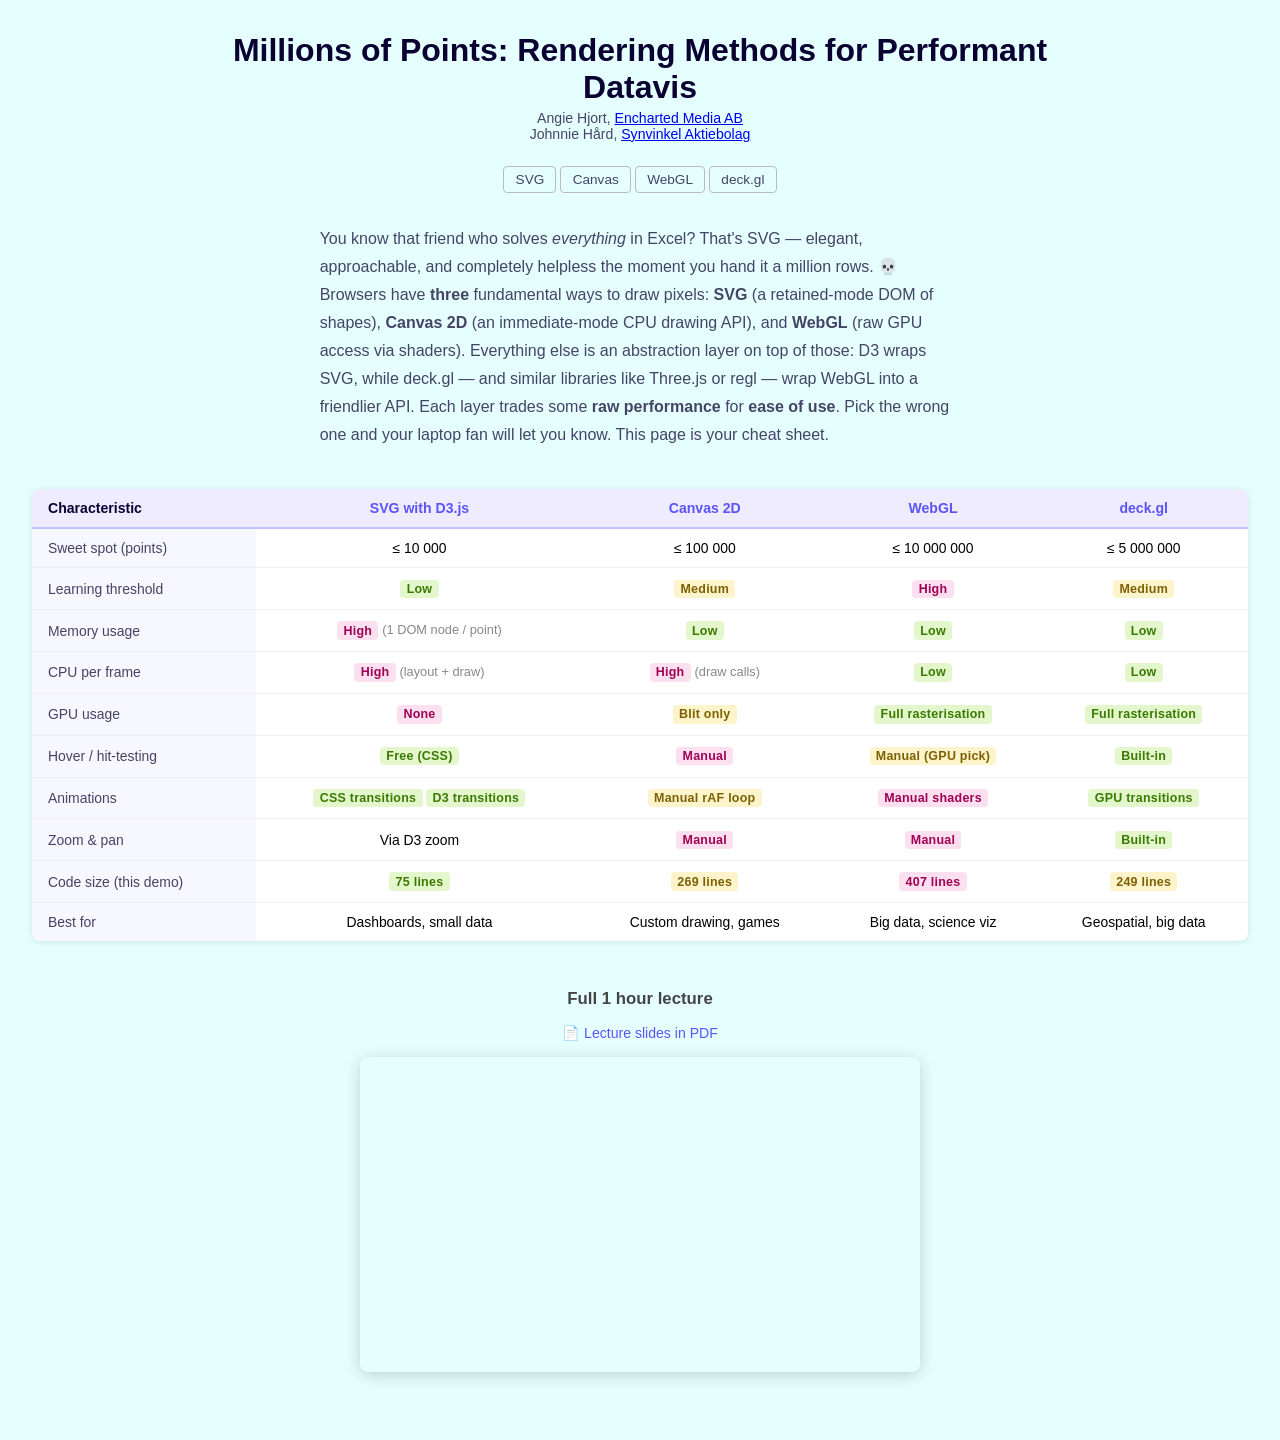
==== commit 694466b4: "Badge tweaking" ====
--- a/index.html
+++ b/index.html
@@ -210,7 +210,7 @@
       <thead>
         <tr>
           <th style="text-align:left;">Characteristic</th>
-          <th><a href="svg.html">SVG / D3</a></th>
+          <th><a href="svg.html">SVG with D3.js</a></th>
           <th><a href="canvas.html">Canvas 2D</a></th>
           <th><a href="webgl.html">WebGL</a></th>
           <th><a href="deckgl.html">deck.gl</a></th>
@@ -240,17 +240,17 @@
         </tr>
         <tr>
           <td>CPU per frame</td>
-          <td><span class="badge badge-yellow">Medium</span> <span class="muted">(layout)</span></td>
+          <td><span class="badge badge-red">High</span> <span class="muted">(layout + draw)</span></td>
           <td><span class="badge badge-red">High</span> <span class="muted">(draw calls)</span></td>
           <td><span class="badge badge-green">Low</span></td>
           <td><span class="badge badge-green">Low</span></td>
         </tr>
         <tr>
           <td>GPU usage</td>
-          <td><span class="muted">None</span></td>
-          <td><span class="muted">Blit only</span></td>
-          <td><span class="badge badge-blue">Full rasterisation</span></td>
-          <td><span class="badge badge-blue">Full rasterisation</span></td>
+          <td><span class="badge badge-red">None</span></td>
+          <td><span class="badge badge-yellow">Blit only</span></td>
+          <td><span class="badge badge-green">Full rasterisation</span></td>
+          <td><span class="badge badge-green">Full rasterisation</span></td>
         </tr>
         <tr>
           <td>Hover / hit-testing</td>
@@ -261,7 +261,7 @@
         </tr>
         <tr>
           <td>Animations</td>
-          <td><span class="badge badge-green">CSS transitions</span></td>
+          <td><span class="badge badge-green">CSS transitions</span> <span class="badge badge-green">D3 transitions</span></td>
           <td><span class="badge badge-yellow">Manual rAF loop</span></td>
           <td><span class="badge badge-red">Manual shaders</span></td>
           <td><span class="badge badge-green">GPU transitions</span></td>
@@ -269,16 +269,16 @@
         <tr>
           <td>Zoom &amp; pan</td>
           <td>Via D3 zoom</td>
-          <td>Manual</td>
-          <td>Manual</td>
+          <td><span class="badge badge-red">Manual</span></td>
+          <td><span class="badge badge-red">Manual</span></td>
           <td><span class="badge badge-green">Built-in</span></td>
         </tr>
         <tr>
           <td>Code size (this demo)</td>
-          <td>75 lines</td>
-          <td>269 lines</td>
-          <td>407 lines</td>
-          <td>249 lines</td>
+          <td><span class="badge badge-green">75 lines</span></td>
+          <td><span class="badge badge-yellow">269 lines</span></td>
+          <td><span class="badge badge-red">407 lines</span></td>
+          <td><span class="badge badge-yellow">249 lines</span></td>
         </tr>
         <tr>
           <td>Best for</td>
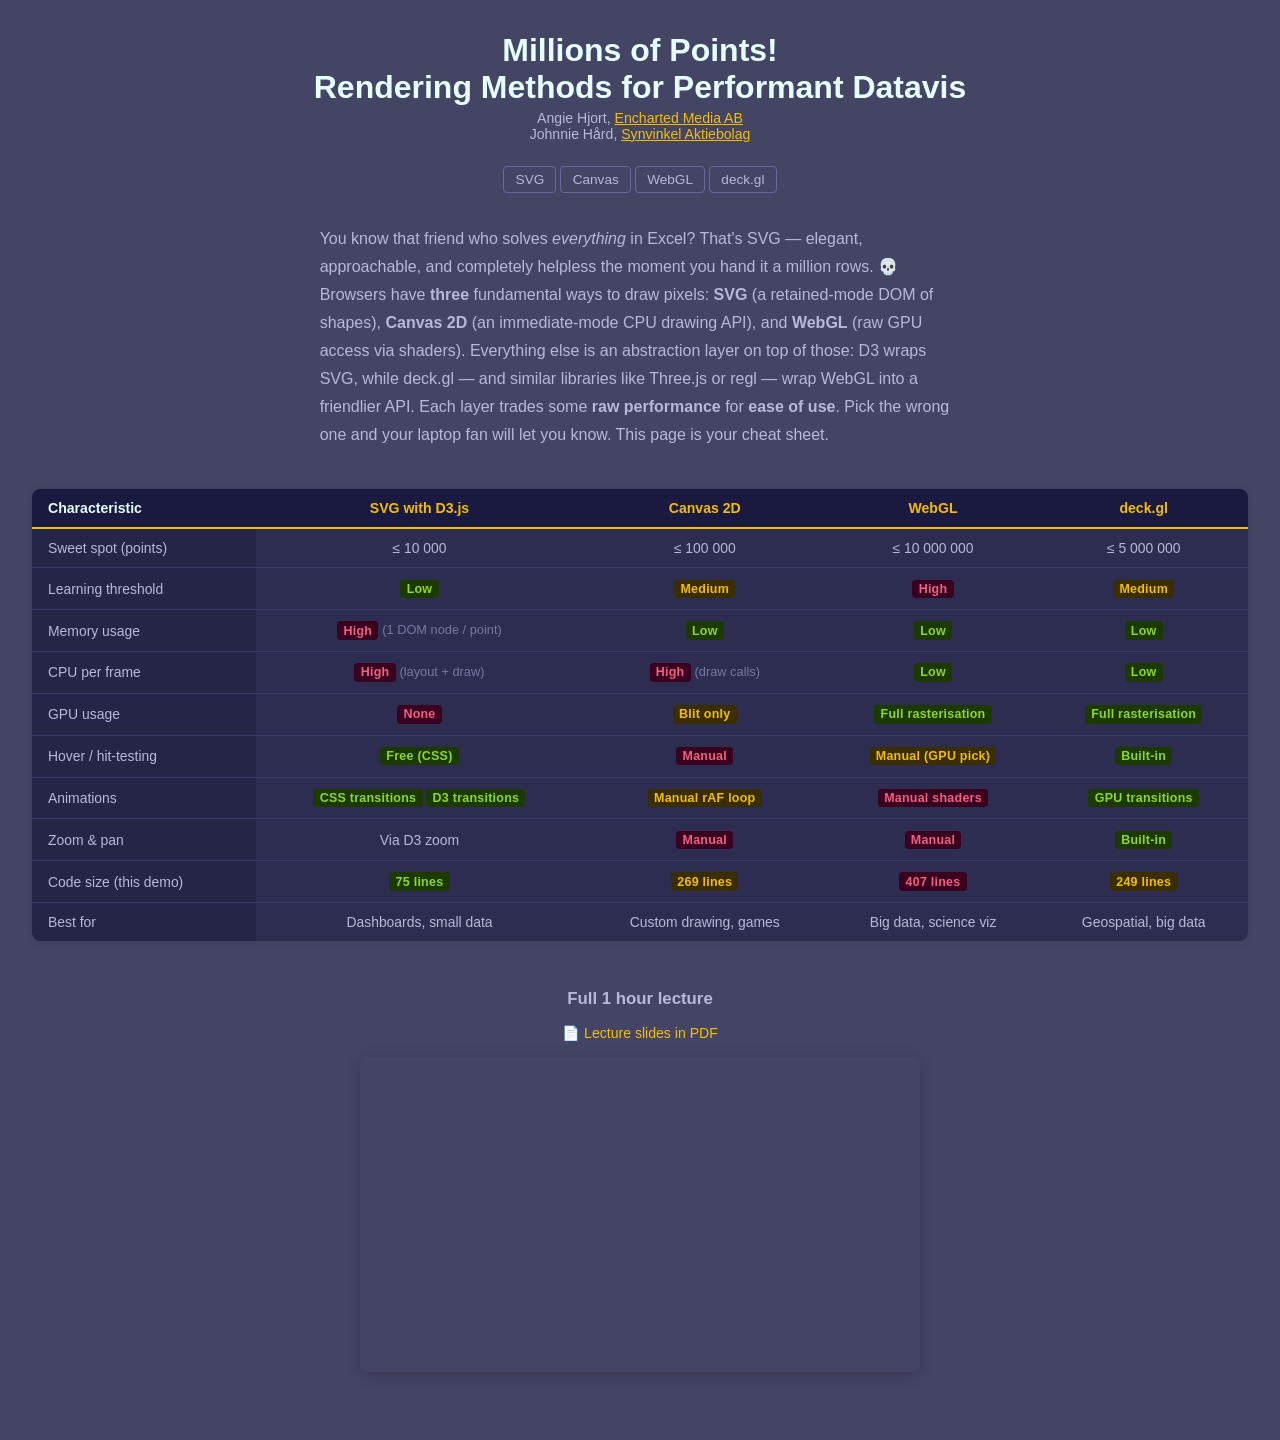
==== commit 04f584fc: "Dark mode, brand palette, and comparison table improvements - Apply dark mode throughout: otter hide" ====
--- a/index.html
+++ b/index.html
@@ -48,15 +48,19 @@
 
     .overview-header h1 {
       font-size: clamp(1.25rem, 4vw, 2rem);
-      color: #0a0032;
+      color: #e5ffff;
       margin-bottom: 0.25rem;
       white-space: normal;
     }
 
     .overview-header .author {
       font-size: 0.88rem;
-      color: #444465;
+      color: #b8b8d8;
       margin-bottom: 1.5rem;
+    }
+
+    .overview-header .author a {
+      color: #f4be00;
     }
 
     .overview-header .page-nav {
@@ -66,7 +70,7 @@
     .intro {
       font-size: 1rem;
       line-height: 1.75;
-      color: #444465;
+      color: #b8b8d8;
       max-width: 72ch;
       margin: 0 auto 2.5rem;
     }
@@ -83,7 +87,7 @@
       width: 100%;
       min-width: 600px;
       border-collapse: collapse;
-      background: #fff;
+      background: #2d2d52;
       border-radius: 8px;
       overflow: hidden;
       margin-bottom: 0;
@@ -94,19 +98,19 @@
     .comparison-table td {
       padding: 0.7rem 1rem;
       text-align: center;
-      border-bottom: 1px solid #eee;
+      border-bottom: 1px solid #3a3a68;
     }
 
     .comparison-table thead th {
-      background: #eeecfe;
+      background: #1a1a40;
       font-size: 0.88rem;
-      color: #0a0032;
+      color: #e5ffff;
       font-weight: 700;
-      border-bottom: 2px solid #c5c3fc;
+      border-bottom: 2px solid #f4be00;
     }
 
     .comparison-table thead th a {
-      color: #5c54f8;
+      color: #f4be00;
       text-decoration: none;
     }
 
@@ -117,8 +121,8 @@
     .comparison-table td:first-child {
       text-align: left;
       font-weight: 500;
-      color: #444465;
-      background: #f7f7ff;
+      color: #b8b8d8;
+      background: #252548;
       white-space: nowrap;
     }
 
@@ -136,11 +140,11 @@
       white-space: nowrap;
     }
 
-    .badge-green  { background: #e4f7cc; color: #3a7a00; }
-    .badge-yellow { background: #fdf4cc; color: #7d6000; }
-    .badge-red    { background: #fde0ef; color: #a00055; }
-    .badge-blue   { background: #d6f7f7; color: #007a7b; }
-    .muted        { color: #888; font-size: 0.8rem; }
+    .badge-green  { background: #1c3a00; color: #8ed630; }
+    .badge-yellow { background: #3a2e00; color: #f4be00; }
+    .badge-red    { background: #3a0020; color: #f06080; }
+    .badge-blue   { background: #003838; color: #00e0e2; }
+    .muted        { color: #7878a0; font-size: 0.8rem; }
 
     .video-section {
       text-align: center;
@@ -152,7 +156,7 @@
 
     .video-section h2 {
       font-size: 1.05rem;
-      color: #444;
+      color: #b8b8d8;
       font-weight: 600;
       margin-bottom: 1rem;
     }
@@ -179,7 +183,7 @@
   <div class="overview-wrap">
 
     <header class="overview-header">
-      <h1>Millions of Points: Rendering Methods for Performant Datavis</h1>
+      <h1>Millions of Points! <br/> Rendering Methods for Performant Datavis</h1>
       <p class="author">
         Angie Hjort, <a href="https://enchart.me/" target="_blank">Encharted Media AB</a><br/>
         Johnnie Hård, <a href="https://synvinkel.org/" target="_blank">Synvinkel Aktiebolag</a>
@@ -294,10 +298,10 @@
     <div class="video-section">
       <h2>Full 1 hour lecture</h2>
       <p style="margin-bottom:1rem;font-size:0.88rem;color:#777;">
-        <a href="./AngieHjort--Millions-of-Points--Rendering-Methods-for-Performant-Datavis.pdf" style="color:#5c54f8;text-decoration:none;" onmouseover="this.style.textDecoration='underline'" onmouseout="this.style.textDecoration='none'">📄 Lecture slides in PDF</a>
+        <a href="./AngieHjort--Millions-of-Points--Rendering-Methods-for-Performant-Datavis.pdf" style="color:#f4be00;text-decoration:none;" onmouseover="this.style.textDecoration='underline'" onmouseout="this.style.textDecoration='none'">📄 Lecture slides in PDF</a>
       </p>
       <div class="video-wrapper">
-        <iframe src="https://www.youtube.com/embed/JHJ3IGZzkk8?si=A1J1a9sqU1Gk6xwc" title="YouTube video player" frameborder="0" allow="accelerometer; autoplay; clipboard-write; encrypted-media; gyroscope; picture-in-picture; web-share" referrerpolicy="strict-origin-when-cross-origin" allowfullscreen></iframe>
+        <iframe src="https://www.youtube.com/embed/5h4A1JGG_vA?si=MvBcUeYN4b3zB4i2" title="YouTube video player" frameborder="0" allow="accelerometer; autoplay; clipboard-write; encrypted-media; gyroscope; picture-in-picture; web-share" referrerpolicy="strict-origin-when-cross-origin" allowfullscreen></iframe>
       </div>
     </div>
 
--- a/helpers/shared.css
+++ b/helpers/shared.css
@@ -12,7 +12,8 @@
 
 body {
   font-family: sans-serif;
-  background: #e5ffff;
+  background: #444465;
+  color: #b8b8d8;
   padding: 1rem;
   min-height: 100vh;
   display: flex;
@@ -35,18 +36,18 @@
 
 h1 {
   margin-bottom: 0;
-  font-size: 1.4rem;
-  color: #0a0032;
+  font-size: 1.2rem;
+  color: #e5ffff;
   white-space: nowrap;
 }
 
 h1 a {
-  color: #5c54f8;
+  color: #f4be00;
   text-decoration: underline;
 }
 
 h1 a:hover {
-  color: #3229f7;
+  color: #c49500;
   text-decoration: underline;
 }
 
@@ -59,32 +60,32 @@
 .page-nav a {
   padding: 0.3rem 0.7rem;
   font-size: 0.85rem;
-  border: 1.5px solid #bbb;
+  border: 1.5px solid #6868a0;
   border-radius: 4px;
-  color: #444465;
+  color: #b8b8d8;
   text-decoration: none;
   transition: color 0.15s, border-color 0.15s, background 0.15s;
 }
 
 .page-nav a:hover {
-  border-color: #5c54f8;
-  color: #5c54f8;
+  border-color: #f4be00;
+  color: #f4be00;
 }
 
 .page-nav a.current {
-  background: #5c54f8;
-  border-color: #5c54f8;
-  color: #fff;
+  background: #f4be00;
+  border-color: #f4be00;
+  color: #0a0032;
   cursor: default;
   pointer-events: none;
 }
 
 
 .chart-container {
-  background: #fff;
+  background: #0a0032;
   height: 55vh;
   border-radius: 6px;
-  box-shadow: 0 1px 4px rgba(0, 0, 0, 0.12);
+  box-shadow: 0 1px 4px rgba(0, 0, 0, 0.4);
   /* needed by pages whose chart layers are absolutely positioned */
   position: relative;
 }
@@ -105,29 +106,29 @@
 
 .controls span {
   font-size: 0.85rem;
-  color: #444465;
+  color: #b8b8d8;
 }
 
 .btn {
   padding: 0.35rem 0.9rem;
   font-size: 0.85rem;
-  border: 1.5px solid #bbb;
+  border: 1.5px solid #6868a0;
   border-radius: 4px;
-  background: #fff;
-  color: #444465;
+  background: #2d2d52;
+  color: #b8b8d8;
   cursor: pointer;
   transition: background 0.15s, border-color 0.15s, color 0.15s;
 }
 
 .btn:hover {
-  border-color: #5c54f8;
-  color: #5c54f8;
+  border-color: #f4be00;
+  color: #f4be00;
 }
 
 .btn.active {
-  background: #5c54f8;
-  border-color: #5c54f8;
-  color: #fff;
+  background: #f4be00;
+  border-color: #f4be00;
+  color: #0a0032;
 }
 
 .btn:disabled {
@@ -193,14 +194,14 @@
 .code-panel-explainer {
   font-size: 1rem;
   line-height: 1.6;
-  color: #555;
+  color: #b8b8d8;
   margin-bottom: 1rem;
   max-width: 68ch;
 }
 
 .code-panel-label {
   font-size: 0.75rem;
-  color: #999;
+  color: #8888a8;
   text-transform: uppercase;
   letter-spacing: 0.06em;
   margin-bottom: 0.6rem;
@@ -210,7 +211,8 @@
   font-size: 0.85em;
   text-transform: none;
   letter-spacing: 0;
-  background: #eee;
+  background: #2d2d52;
+  color: #b8b8d8;
   border-radius: 3px;
   padding: 0.1em 0.35em;
 }
@@ -236,12 +238,12 @@
 
 .github-link {
   font-size: 0.88rem;
-  color: #444465;
+  color: #8888a8;
   margin-top: 1.5rem;
 }
 
 .github-link a {
-  color: #5c54f8;
+  color: #f4be00;
   text-decoration: none;
 }
 
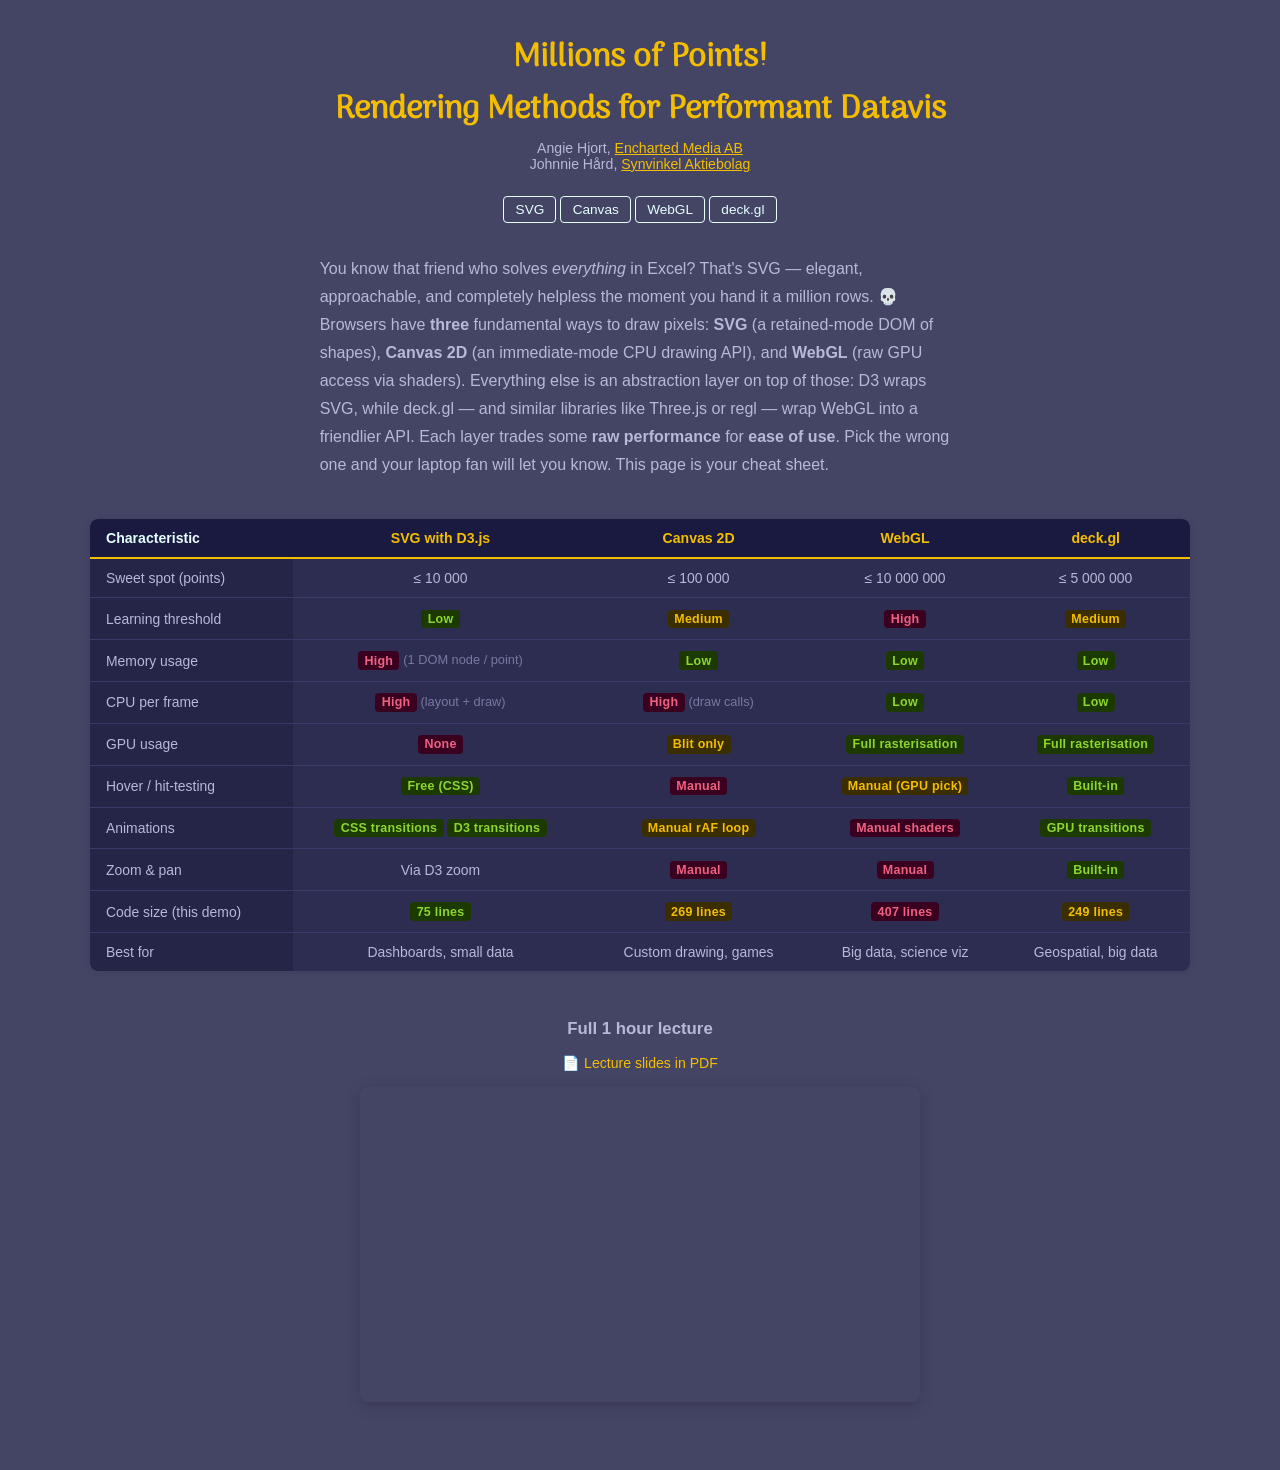
==== commit 96405031: "Add Arima font for h1 and cap comparison table at 1100px" ====
--- a/index.html
+++ b/index.html
@@ -48,7 +48,6 @@
 
     .overview-header h1 {
       font-size: clamp(1.25rem, 4vw, 2rem);
-      color: #e5ffff;
       margin-bottom: 0.25rem;
       white-space: normal;
     }
@@ -78,6 +77,9 @@
     .comparison-table-wrap {
       overflow-x: auto;
       -webkit-overflow-scrolling: touch;
+      max-width: 1100px;
+      margin-left: auto;
+      margin-right: auto;
       margin-bottom: 3rem;
       border-radius: 8px;
       box-shadow: 0 1px 6px rgba(0,0,0,0.11);
--- a/helpers/shared.css
+++ b/helpers/shared.css
@@ -4,6 +4,14 @@
    live in each page's own inline <style> block.
    ============================================================ */
 
+@font-face {
+  font-family: 'Arima';
+  src: url('../lib/arima.woff2') format('woff2');
+  font-weight: normal;
+  font-style: normal;
+  font-display: swap;
+}
+
 * {
   box-sizing: border-box;
   margin: 0;
@@ -37,7 +45,9 @@
 h1 {
   margin-bottom: 0;
   font-size: 1.2rem;
-  color: #e5ffff;
+  font-weight: 700;
+  font-family: 'Arima', sans-serif;
+  color: #f4be00;
   white-space: nowrap;
 }
 
@@ -60,9 +70,9 @@
 .page-nav a {
   padding: 0.3rem 0.7rem;
   font-size: 0.85rem;
-  border: 1.5px solid #6868a0;
+  border: 1.5px solid #e5ffff;
   border-radius: 4px;
-  color: #b8b8d8;
+  color: #e5ffff;
   text-decoration: none;
   transition: color 0.15s, border-color 0.15s, background 0.15s;
 }
@@ -112,10 +122,10 @@
 .btn {
   padding: 0.35rem 0.9rem;
   font-size: 0.85rem;
-  border: 1.5px solid #6868a0;
+  border: 1.5px solid #e5ffff;
   border-radius: 4px;
   background: #2d2d52;
-  color: #b8b8d8;
+  color: #e5ffff;
   cursor: pointer;
   transition: background 0.15s, border-color 0.15s, color 0.15s;
 }
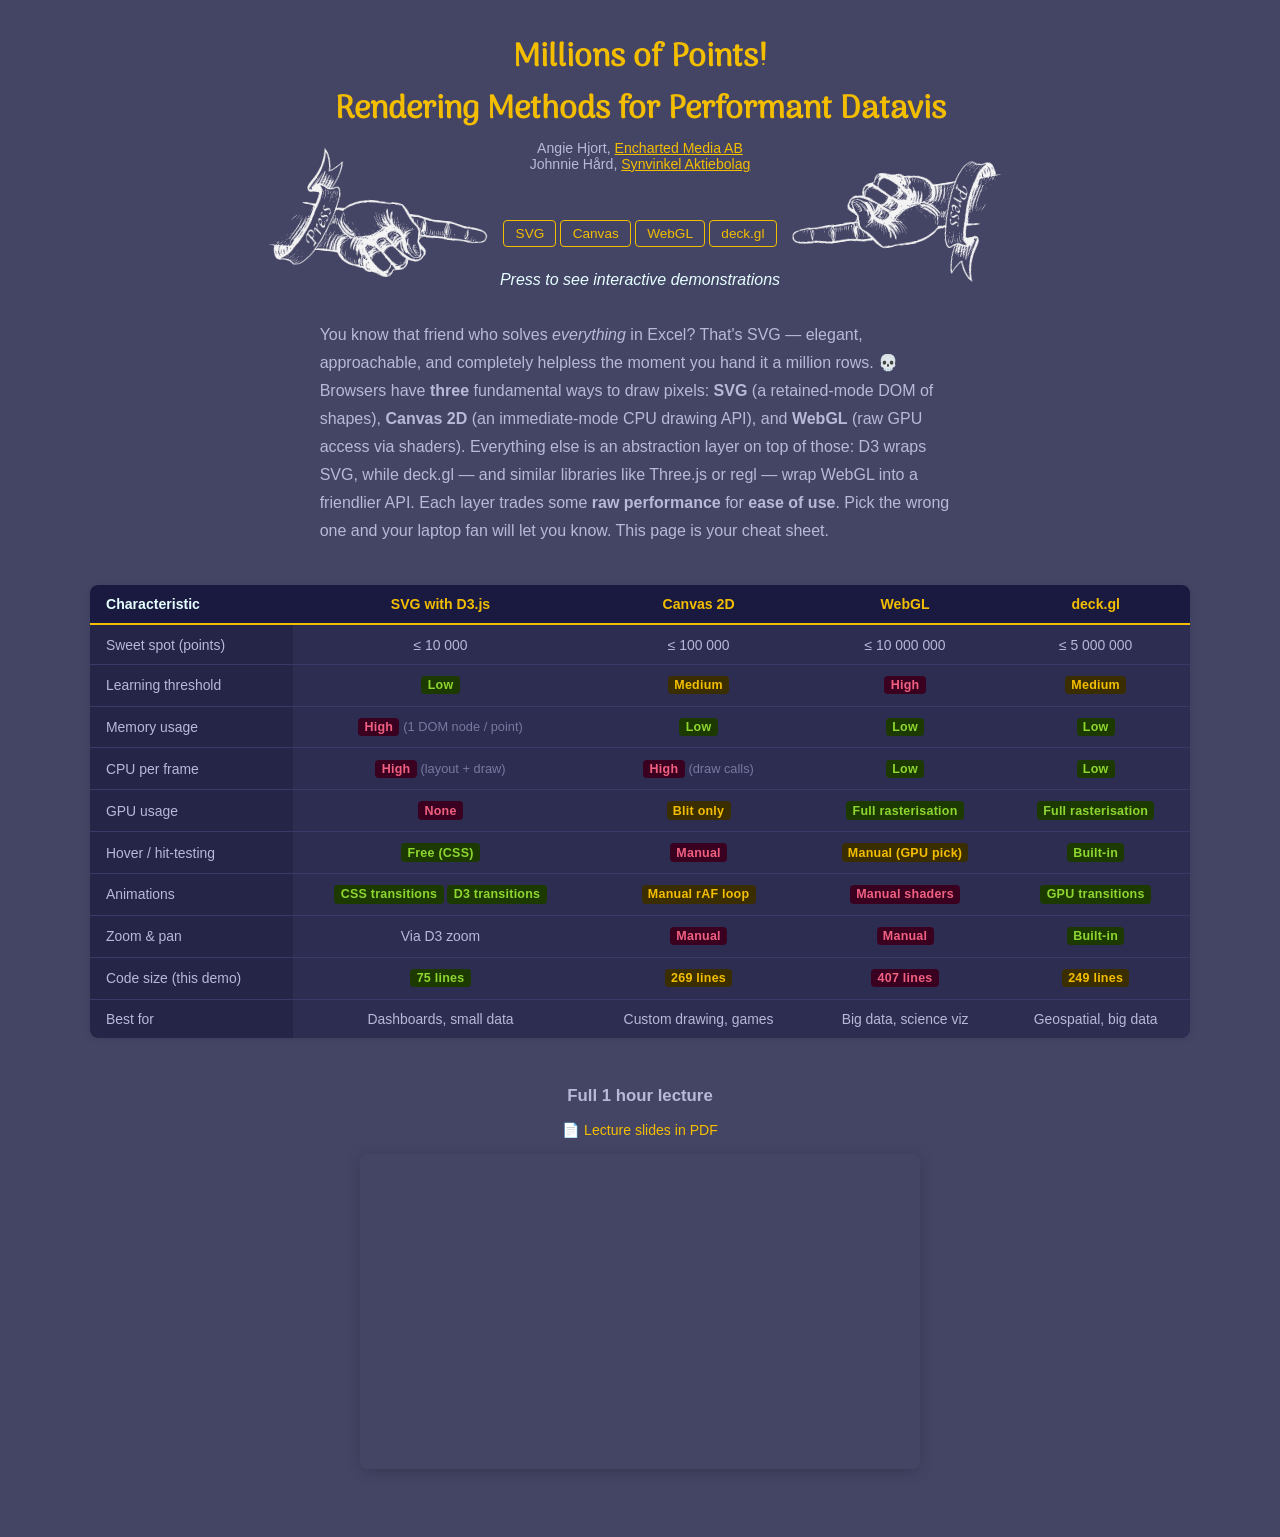
==== commit 4000c729: "Add pointing fingers to the buttons" ====
--- a/index.html
+++ b/index.html
@@ -64,6 +64,64 @@
 
     .overview-header .page-nav {
       justify-content: center;
+    }
+
+    .page-nav-row {
+      display: flex;
+      align-items: center;
+      justify-content: center;
+      gap: 0.6rem;
+      margin-bottom: 0;
+      height: 75px;
+    }
+
+    @keyframes finger-nudge-left {
+      0%   { left: -5px; }
+      50%  { left: -15px; }
+      100% { left: -5px; }
+    }
+
+    .image-container {
+      position: relative;
+      top: -10px
+    }
+
+    .page-nav-row .pointing-finger-left {
+      height: clamp(60px, calc(45px + 8.75vw), 190px);
+      width: auto;
+      display: block;
+      position: relative;
+      transform: rotate(6deg);
+      animation: finger-nudge-left 1.6s ease-in-out infinite;
+    }
+
+    @keyframes finger-nudge-right {
+      0%   { right: -5px; }
+      50%  { right: -15px; }
+      100% { right: -5px; }
+    }
+
+    .page-nav-row .pointing-finger-right {
+      height: clamp(60px, calc(45px + 8.75vw), 190px);
+      width: auto;
+      display: block;
+      position: relative;
+      transform: rotate(171deg);
+      animation: finger-nudge-right 1.6s ease-in-out infinite;
+    }
+
+    .hint {
+      font-style: italic;
+      color: #e5ffff;
+    }
+
+    .page-nav a {
+      color: #f4be00;
+      border: 1px solid #f4be00;
+    }
+    .page-nav a:hover {
+      background: #f4be00;
+      color: #0a0032;
     }
 
     .intro {
@@ -191,12 +249,21 @@
         Johnnie Hård, <a href="https://synvinkel.org/" target="_blank">Synvinkel Aktiebolag</a>
       </p>
       <p class="author"></p>
-      <nav class="page-nav">
-        <a href="svg.html">SVG</a>
-        <a href="canvas.html">Canvas</a>
-        <a href="webgl.html">WebGL</a>
-        <a href="deckgl.html">deck.gl</a>
-      </nav>
+      <div class="page-nav-row">
+        <div class="image-container">
+          <img src="lib/pointing-finger.png" alt="" class="pointing-finger-left" aria-hidden="true">
+        </div>
+        <nav class="page-nav">
+          <a href="svg.html">SVG</a>
+          <a href="canvas.html">Canvas</a>
+          <a href="webgl.html">WebGL</a>
+          <a href="deckgl.html">deck.gl</a>
+        </nav>
+        <div class="image-container">
+          <img src="lib/pointing-finger.png" alt="" class="pointing-finger-right" aria-hidden="true">
+        </div>
+      </div>
+      <div class="hint">Press to see interactive demonstrations</div>
     </header>
 
     <p class="intro">
